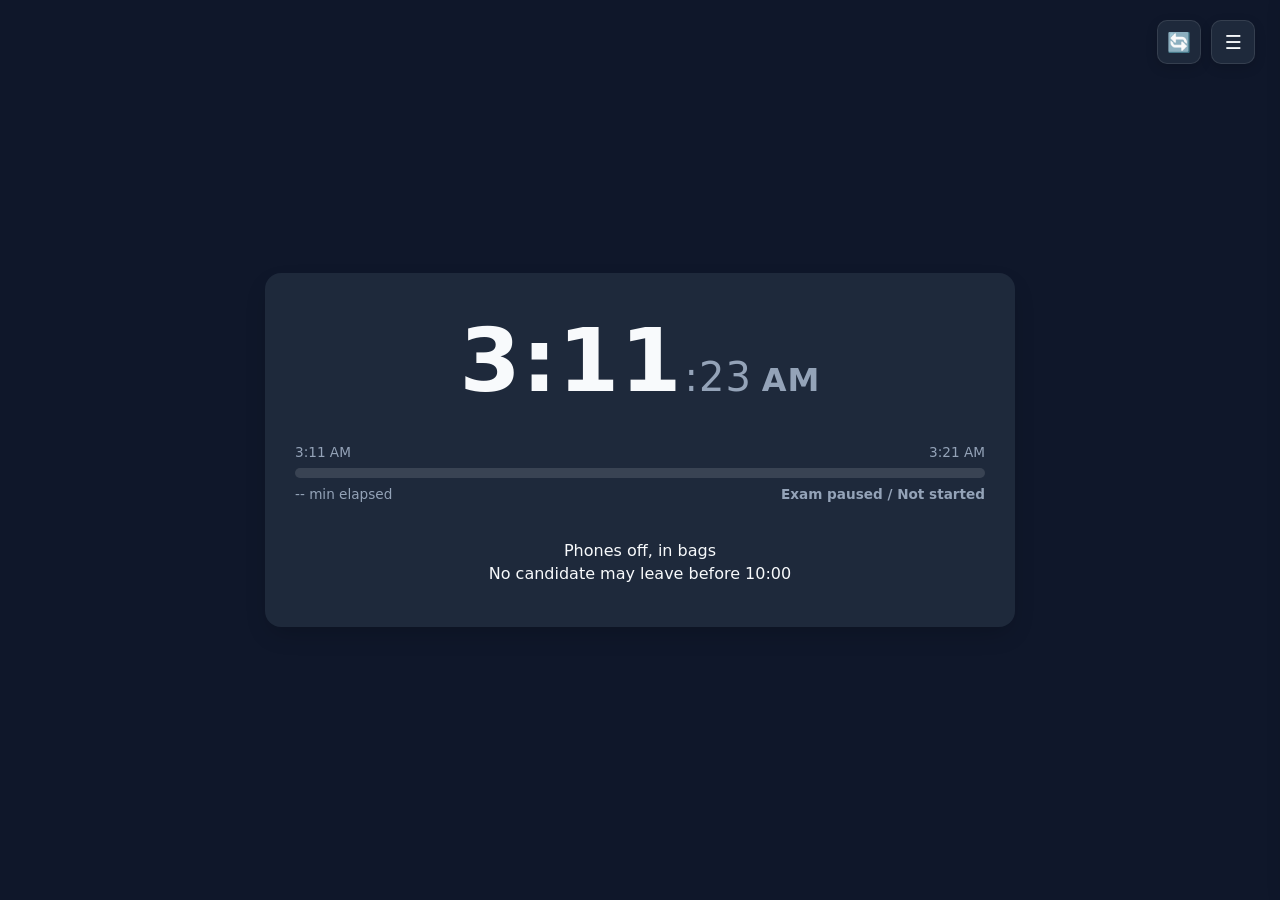
==== tools/exam-clock.html @ 6aef1202 "Add files via upload" ====
<!DOCTYPE html>
<html lang="en">
<head>
    <meta charset="UTF-8">
    <meta name="viewport" content="width=device-width, initial-scale=1.0">
    <title>Exam Clock - v3</title>
    <!-- 
      ========================================================================
      STYLESHEET SECTION (CSS)
      ========================================================================
      Modify colors, typography, layout, and sidebar drawer styles here.
    -->
    <style>
        :root {
            --bg-color: #0f172a;       /* Dark theme background */
            --card-bg: #1e293b;        /* Card background */
            --text-color: #f8fafc;     /* Primary text color */
            --text-muted: #94a3b8;     /* Secondary/muted text color */
            --accent-color: #f8fafc;   /* White/light elapsed bar color */
            --remaining-color: rgba(255, 255, 255, 0.12); /* Neutral background before last 5 mins */
            --danger-color: #ef4444;   /* Red warning color for last 5 mins */
            --border-color: rgba(255, 255, 255, 0.1);
        }

        /* Light theme overrides with custom selected button & elapsed bar styling */
        body.light-theme {
            --bg-color: #f1f5f9;
            --card-bg: #ffffff;
            --text-color: #0f172a;
            --text-muted: #64748b;
            --accent-color: #555a63; /* Light theme elapsed progress bar color */
            --remaining-color: rgba(0, 0, 0, 0.25);
            --border-color: rgba(0, 0, 0, 0.15);
        }

        * {
            box-sizing: border-box;
            margin: 0;
            padding: 0;
            font-family: system-ui, -apple-system, BlinkMacSystemFont, 'Segoe UI', Roboto, Oxygen, Ubuntu, Cantarell, sans-serif;
        }

        body {
            background-color: var(--bg-color);
            color: var(--text-color);
            min-height: 100vh;
            display: flex;
            flex-direction: column;
            justify-content: center;
            align-items: center;
            padding: 20px;
            transition: background-color 0.3s, color 0.3s;
            overflow-x: hidden;
            position: relative;
        }

        /* Top-Right Corner Controls */
        .page-top-actions {
            position: absolute;
            top: 20px;
            right: 25px;
            display: flex;
            gap: 10px;
            z-index: 100;
        }

        .icon-btn {
            background: var(--card-bg);
            border: 1px solid var(--border-color);
            color: var(--text-color);
            width: 44px;
            height: 44px;
            border-radius: 10px;
            cursor: pointer;
            font-size: 1.2rem;
            display: flex;
            align-items: center;
            justify-content: center;
            box-shadow: 0 4px 12px rgba(0,0,0,0.15);
            transition: background-color 0.2s, transform 0.1s;
        }
        .icon-btn:hover { background-color: rgba(128, 128, 128, 0.1); }
        .icon-btn:active { transform: scale(0.95); }

        /* Main Wrapper Card */
        .clock-container {
            background-color: var(--card-bg);
            border-radius: 16px;
            padding: 40px 30px;
            box-shadow: 0 10px 25px -5px rgba(0, 0, 0, 0.2);
            width: 100%;
            max-width: 750px;
            position: relative;
            transition: background-color 0.3s;
        }

        /* Main Clock Display */
        .clock-display-area {
            text-align: center;
            margin-bottom: 35px;
        }

        .timer-display {
            font-size: 5.5rem;
            font-weight: 700;
            letter-spacing: 1px;
            font-variant-numeric: tabular-nums;
            color: var(--text-color);
            line-height: 1.1;
            display: flex;
            justify-content: center;
            align-items: baseline;
            gap: 2px;
        }

        .time-sec {
            font-size: 2.5rem;
            color: var(--text-muted);
            font-weight: 500;
        }

        .time-ampm {
            font-size: 2rem;
            color: var(--text-muted);
            font-weight: 600;
            margin-left: 8px;
        }

        /* Timeline / Progress Bar Section */
        .timeline-section {
            margin-bottom: 35px;
        }

        .timeline-header-info {
            display: flex;
            justify-content: space-between;
            font-size: 0.85rem;
            color: var(--text-muted);
            margin-bottom: 8px;
        }

        .timeline-bar-container {
            width: 100%;
            height: 10px;
            background-color: var(--remaining-color);
            border-radius: 5px;
            overflow: visible;
            position: relative;
            transition: background-color 0.3s;
        }

        .timeline-bar-fill {
            height: 100%;
            background-color: var(--accent-color);
            width: 0%;
            border-top-left-radius: 5px;
            border-bottom-left-radius: 5px;
            position: absolute;
            top: 0;
            left: 0;
            transition: background-color 0.3s;
        }

        .timeline-indicator-line {
            position: absolute;
            top: -4px;
            width: 2px;
            height: 18px;
            background-color: var(--text-color);
            transform: translateX(-50%);
            z-index: 5;
            display: none;
            box-shadow: 0 0 4px rgba(0,0,0,0.5);
        }

        .timeline-footer-info {
            display: flex;
            justify-content: space-between;
            font-size: 0.85rem;
            color: var(--text-muted);
            margin-top: 8px;
            align-items: center;
        }

        #statusLabel {
            font-weight: 600;
            font-size: 0.85rem;
            transition: color 0.3s, font-size 0.3s;
        }

        /* Warning state: Status label turns red and gets slightly bigger */
        #statusLabel.warning {
            color: var(--danger-color);
            font-size: 1.05rem;
        }

        /* On-Screen Instructions Section */
        .instructions-display {
            text-align: center;
            min-height: 50px;
            display: flex;
            flex-direction: column;
            justify-content: center;
            gap: 4px;
        }

        .instruction-line {
            font-size: 1rem;
            color: var(--text-color);
        }

        /* ====================================================================
           SIDEBAR DRAWER & OVERLAY STYLES
           ==================================================================== */
        .sidebar-overlay {
            position: fixed;
            top: 0;
            left: 0;
            width: 100%;
            height: 100%;
            background: rgba(0, 0, 0, 0.5);
            backdrop-filter: blur(2px);
            z-index: 999;
            opacity: 0;
            visibility: hidden;
            transition: opacity 0.3s ease, visibility 0.3s ease;
        }

        .sidebar-overlay.open {
            opacity: 1;
            visibility: visible;
        }

        .sidebar-drawer {
            position: fixed;
            top: 0;
            right: -420px;
            width: 100%;
            max-width: 400px;
            height: 100%;
            background-color: var(--card-bg);
            border-left: 1px solid var(--border-color);
            box-shadow: -5px 0 25px rgba(0, 0, 0, 0.3);
            z-index: 1000;
            display: flex;
            flex-direction: column;
            transition: right 0.3s cubic-bezier(0.4, 0, 0.2, 1);
            padding: 25px;
            overflow-y: auto;
        }

        .sidebar-drawer.open {
            right: 0;
        }

        .sidebar-header {
            display: flex;
            justify-content: space-between;
            align-items: center;
            margin-bottom: 25px;
            border-bottom: 1px solid var(--border-color);
            padding-bottom: 15px;
        }

        .sidebar-title {
            font-size: 1.1rem;
            font-weight: 600;
            color: var(--text-color);
        }

        .close-sidebar-btn {
            background: transparent;
            border: none;
            color: var(--text-muted);
            font-size: 1.5rem;
            cursor: pointer;
        }
        .close-sidebar-btn:hover { color: var(--text-color); }

        .sidebar-section {
            margin-bottom: 22px;
        }

        .sub-section-header {
            display: flex;
            justify-content: space-between;
            align-items: baseline;
            margin-bottom: 8px;
        }

        .sub-section-title {
            font-size: 0.85rem;
            font-weight: 600;
            color: var(--text-muted);
            text-transform: uppercase;
        }

        .input-duration-hint {
            font-size: 0.8rem;
            color: var(--text-muted);
            opacity: 0.7;
            font-weight: normal;
        }

        .control-input {
            width: 100%;
            background: rgba(128, 128, 128, 0.1);
            border: 1px solid var(--border-color);
            color: var(--text-color);
            padding: 10px 12px;
            border-radius: 8px;
            font-size: 0.95rem;
            outline: none;
        }
        body.light-theme .control-input { background: #f8fafc; }

        .btn-row {
            display: flex;
            gap: 6px;
            flex-wrap: wrap;
        }

        .badge-btn {
            background: transparent;
            border: 1px solid var(--border-color);
            color: var(--text-color);
            padding: 8px 12px;
            border-radius: 8px;
            font-size: 0.85rem;
            cursor: pointer;
            font-weight: 600;
            flex: 1;
            transition: background-color 0.2s, color 0.2s;
        }
        body.light-theme .badge-btn {
            background: rgba(0, 0, 0, 0.04);
            color: #0f172a;
            border-color: #cbd5e1;
        }

        /* In light theme, only the selected/active button background changes to #555a63 */
        .badge-btn.active {
            background-color: var(--text-color);
            color: var(--card-bg);
            border-color: var(--text-color);
        }
        body.light-theme .badge-btn.active {
            background-color: #555a63;
            color: #ffffff;
            border-color: #555a63;
        }

        .primary-action-btn {
            width: 100%;
            background-color: #1e293b;
            color: #ffffff;
            border: none;
            padding: 12px 20px;
            border-radius: 8px;
            font-weight: 600;
            cursor: pointer;
            display: flex;
            align-items: center;
            justify-content: center;
            gap: 8px;
            margin-top: 10px;
        }
        body.light-theme .primary-action-btn {
            background-color: #555a63;
            color: #ffffff;
        }

        .textarea-instructions {
            width: 100%;
            background: rgba(128, 128, 128, 0.1);
            border: 1px solid var(--border-color);
            color: var(--text-color);
            padding: 12px;
            border-radius: 8px;
            font-size: 0.9rem;
            resize: vertical;
            min-height: 80px;
        }
        body.light-theme .textarea-instructions { background: #f8fafc; }

        .chip-container {
            display: flex;
            gap: 6px;
            flex-wrap: wrap;
            margin-top: 8px;
        }

        .chip {
            background: transparent;
            border: 1px solid var(--border-color);
            color: var(--text-muted);
            padding: 6px 10px;
            border-radius: 16px;
            font-size: 0.75rem;
            cursor: pointer;
        }
        .chip:hover { border-color: var(--text-color); color: var(--text-color); }

        .checkbox-row {
            display: flex;
            align-items: center;
            font-size: 0.9rem;
            color: var(--text-color);
        }
        .checkbox-row label {
            display: flex;
            align-items: center;
            gap: 8px;
            cursor: pointer;
        }
    </style>
</head>
<body>

    <!-- Top Right Corner Controls (Hamburger & Reset) -->
    <div class="page-top-actions">
        <button class="icon-btn" id="resetTopBtn" title="Reset Exam">🔄</button>
        <button class="icon-btn" id="hamburgerBtn" title="Groups and options">☰</button>
    </div>

    <!-- Sliding Sidebar Drawer & Overlay -->
    <div class="sidebar-overlay" id="sidebarOverlay"></div>

    <div class="sidebar-drawer" id="sidebarDrawer">
        <div class="sidebar-header">
            <span class="sidebar-title">Groups and options</span>
            <button class="close-sidebar-btn" id="closeSidebarBtn">&times;</button>
        </div>

        <!-- 1. Start Time -->
        <div class="sidebar-section">
            <div class="sub-section-title" style="margin-bottom: 8px;">Start time</div>
            <input type="time" id="startTimeInput" class="control-input">
        </div>

        <!-- 2. End Time -->
        <div class="sidebar-section">
            <div class="sub-section-header">
                <span class="sub-section-title">End time</span>
                <span class="input-duration-hint" id="durationHint">-- min</span>
            </div>
            <input type="time" id="endTimeInput" class="control-input">
        </div>

        <!-- 3. On-Screen Instructions Editor -->
        <div class="sidebar-section">
            <div class="sub-section-title" style="margin-bottom: 8px;">On-screen instructions</div>
            <textarea class="textarea-instructions" id="instructionTextarea">Phones off, in bags
No candidate may leave before 10:00</textarea>
            <div class="chip-container">
                <button class="chip" onclick="addInstructionChip('Phones off, in bags')">+ Phones off, in bags</button>
                <button class="chip" onclick="addInstructionChip('No candidate may leave before 10:00')">+ No candidate may leave before 10:00</button>
                <button class="chip" onclick="addInstructionChip('Rough work is not collected')">+ Rough work is not collected</button>
            </div>
        </div>

        <!-- 4. Clock Display Settings -->
        <div class="sidebar-section">
            <div class="sub-section-title" style="margin-bottom: 8px;">Clock display</div>
            <div class="checkbox-row">
                <label><input type="checkbox" id="showSecondsCheckbox" checked> Show seconds</label>
            </div>
        </div>

        <!-- 5. Time Format -->
        <div class="sidebar-section">
            <div class="sub-section-title" style="margin-bottom: 8px;">Time format</div>
            <div class="btn-row">
                <button class="badge-btn" id="format24hBtn">24-hour</button>
                <button class="badge-btn active" id="format12hBtn">12-hour (AM/PM)</button>
            </div>
        </div>

        <!-- 6. Theme Switcher -->
        <div class="sidebar-section">
            <div class="sub-section-title" style="margin-bottom: 8px;">Panel theme</div>
            <div class="btn-row">
                <button class="badge-btn active" id="darkThemeBtn">Dark theme</button>
                <button class="badge-btn" id="lightThemeBtn">Light theme</button>
            </div>
        </div>

        <!-- 7. Fullscreen Action -->
        <div class="sidebar-section" style="margin-top: auto;">
            <button class="primary-action-btn" id="fullscreenBtn">
                ⤢ Full screen
            </button>
        </div>
    </div>

    <!-- Main Clean Clock Screen -->
    <div class="clock-container" id="clockContainer">
        
        <!-- Main Clock Display Area -->
        <div class="clock-display-area">
            <div class="timer-display" id="mainClockDisplay">
                7:44<span class="time-sec">:47</span><span class="time-ampm">PM</span>
            </div>
        </div>

        <!-- Running Timeline / Progress Bar -->
        <div class="timeline-section">
            <div class="timeline-header-info">
                <span id="startTimeLabel">--:--</span>
                <span id="endTimeLabel">--:--</span>
            </div>
            <div class="timeline-bar-container" id="timelineBarContainer">
                <div class="timeline-bar-fill" id="timelineBarFill"></div>
                <div class="timeline-indicator-line" id="timelineIndicatorLine"></div>
            </div>
            <div class="timeline-footer-info">
                <span id="elapsedTimeLabel">-- min elapsed</span>
                <span id="statusLabel">Set start and end time</span>
            </div>
        </div>

        <!-- On-Screen Instructions Display -->
        <div class="instructions-display" id="instructionsDisplayBox">
            <div class="instruction-line">Phones off, in bags</div>
            <div class="instruction-line">No candidate may leave before 10:00</div>
        </div>

    </div>

    <!-- 
      ========================================================================
      JAVASCRIPT LOGIC SECTION
      ========================================================================
      Handles countdown states, status label warning triggers for last 5 minutes, 
      and sidebar management.
    -->
    <script>
        document.addEventListener('DOMContentLoaded', () => {
            // --- State Variables ---
            const startTimeInput = document.getElementById('startTimeInput');
            const endTimeInput = document.getElementById('endTimeInput');
            const showSecondsCheckbox = document.getElementById('showSecondsCheckbox');
            const durationHint = document.getElementById('durationHint');
            const mainClockDisplay = document.getElementById('mainClockDisplay');
            const statusLabel = document.getElementById('statusLabel');
            
            let is12HourFormat = true;
            let isConfigured = false;

            // Initialize default start and end times
            function initDefaultTimes() {
                const now = new Date();
                const hh = String(now.getHours()).padStart(2, '0');
                const mm = String(now.getMinutes()).padStart(2, '0');
                startTimeInput.value = `${hh}:${mm}`;

                let endDate = new Date(now.getTime() + 10 * 60000);
                const endHh = String(endDate.getHours()).padStart(2, '0');
                const endMm = String(endDate.getMinutes()).padStart(2, '0');
                endTimeInput.value = `${endHh}:${endMm}`;
                
                isConfigured = false;
            }
            initDefaultTimes();

            // --- Helper: Format Time into 12h or 24h with smaller spans ---
            function formatClockHtml(date) {
                let hours = date.getHours();
                let minutes = date.getMinutes();
                let seconds = date.getSeconds();
                let ampmHtml = '';

                if (is12HourFormat) {
                    let ampmStr = hours >= 12 ? 'PM' : 'AM';
                    ampmHtml = `<span class="time-ampm">${ampmStr}</span>`;
                    hours = hours % 12;
                    hours = hours ? hours : 12; 
                } else {
                    hours = String(hours).padStart(2, '0');
                }

                const hh = hours;
                const mm = String(minutes).padStart(2, '0');
                const ss = String(seconds).padStart(2, '0');

                let secondsHtml = showSecondsCheckbox.checked ? `<span class="time-sec">:${ss}</span>` : '';

                return `${hh}:${mm}${secondsHtml}${ampmHtml}`;
            }

            // --- Helper: Format Date object to HH:MM (12h format string for labels) ---
            function formatLabelTime(date) {
                let hours = date.getHours();
                let minutes = date.getMinutes();
                let ampm = hours >= 12 ? ' PM' : ' AM';
                hours = hours % 12;
                hours = hours ? hours : 12;
                return `${hours}:${String(minutes).padStart(2, '0')}${ampm}`;
            }

            // --- Main Engine: Updates Every Second ---
            function updateExamClock() {
                const now = new Date();
                
                mainClockDisplay.innerHTML = formatClockHtml(now);

                if (!startTimeInput.value || !endTimeInput.value) return;

                const [startHours, startMins] = startTimeInput.value.split(':').map(Number);
                const [endHours, endMins] = endTimeInput.value.split(':').map(Number);
                
                let startDate = new Date(now);
                startDate.setHours(startHours || 0, startMins || 0, 0, 0);

                let endDate = new Date(now);
                endDate.setHours(endHours || 0, endMins || 0, 0, 0);

                if (endDate <= startDate) {
                    endDate.setDate(endDate.getDate() + 1);
                }

                let diffMs = endDate - startDate;
                let totalMins = Math.round(diffMs / 60000);
                let hoursPart = Math.floor(totalMins / 60);
                let minsPart = totalMins % 60;
                
                if (hoursPart > 0) {
                    durationHint.textContent = `${hoursPart}h ${minsPart}m`;
                } else {
                    durationHint.textContent = `${minsPart} min`;
                }

                document.getElementById('startTimeLabel').textContent = formatLabelTime(startDate);
                document.getElementById('endTimeLabel').textContent = formatLabelTime(endDate);

                if (!isConfigured) {
                    document.getElementById('elapsedTimeLabel').textContent = `-- min elapsed`;
                    statusLabel.textContent = "Exam paused / Not started";
                    statusLabel.classList.remove('warning');
                    return;
                }

                const currentTimeMs = now.getTime();
                const startTimeMs = startDate.getTime();
                const endTimeMs = endDate.getTime();

                const elapsedMs = currentTimeMs - startTimeMs;
                const totalDurationMs = endTimeMs - startTimeMs;

                const elapsedMins = Math.floor(elapsedMs / 60000);
                const remainingMs = endTimeMs - currentTimeMs;
                const remainingSecs = Math.ceil(remainingMs / 1000);

                const elapsedTimeLabel = document.getElementById('elapsedTimeLabel');
                const timelineBarFill = document.getElementById('timelineBarFill');
                const timelineIndicatorLine = document.getElementById('timelineIndicatorLine');
                const timelineBarContainer = document.getElementById('timelineBarContainer');

                if (currentTimeMs < startTimeMs) {
                    const diffToStartMs = startTimeMs - currentTimeMs;
                    const diffToStartMins = Math.ceil(diffToStartMs / 60000);
                    
                    elapsedTimeLabel.textContent = `Starts in ${diffToStartMins} min${diffToStartMins !== 1 ? 's' : ''}`;
                    statusLabel.textContent = "Upcoming exam";
                    timelineBarFill.style.width = '0%';
                    timelineIndicatorLine.style.display = 'none';
                    timelineBarContainer.style.backgroundColor = 'var(--remaining-color)';
                    statusLabel.classList.remove('warning');

                } else if (currentTimeMs >= startTimeMs && currentTimeMs <= endTimeMs) {
                    let progressPercent = (elapsedMs / totalDurationMs) * 100;
                    progressPercent = Math.min(Math.max(progressPercent, 0), 100);

                    timelineBarFill.style.width = `${progressPercent}%`;
                    timelineIndicatorLine.style.left = `${progressPercent}%`;
                    timelineIndicatorLine.style.display = 'block';

                    elapsedTimeLabel.textContent = `${Math.max(elapsedMins, 0)} min elapsed`;
                    
                    const remMins = Math.ceil(remainingSecs / 60);
                    statusLabel.textContent = `${remMins} min left`;

                    // If last 5 minutes (300 seconds), turn progress bar background & status label red
                    if (remainingSecs <= 300 && remainingSecs > 0) {
                        timelineBarContainer.style.backgroundColor = 'var(--danger-color)';
                        statusLabel.classList.add('warning');
                    } else {
                        timelineBarContainer.style.backgroundColor = 'var(--remaining-color)';
                        statusLabel.classList.remove('warning');
                    }

                } else {
                    timelineBarFill.style.width = '100%';
                    timelineIndicatorLine.style.display = 'none';
                    elapsedTimeLabel.textContent = `${Math.round(totalDurationMs / 60000)} min elapsed`;
                    statusLabel.textContent = "Paper finished";
                    timelineBarContainer.style.backgroundColor = 'var(--remaining-color)';
                    statusLabel.classList.remove('warning');
                }
            }

            setInterval(updateExamClock, 1000);
            updateExamClock();

            // --- Sidebar Toggle Logic ---
            const hamburgerBtn = document.getElementById('hamburgerBtn');
            const sidebarDrawer = document.getElementById('sidebarDrawer');
            const sidebarOverlay = document.getElementById('sidebarOverlay');
            const closeSidebarBtn = document.getElementById('closeSidebarBtn');

            function openSidebar() {
                sidebarDrawer.classList.add('open');
                sidebarOverlay.classList.add('open');
            }

            function closeSidebar() {
                sidebarDrawer.classList.remove('open');
                sidebarOverlay.classList.remove('open');
                isConfigured = true;
                updateExamClock();
            }

            if (hamburgerBtn) hamburgerBtn.addEventListener('click', openSidebar);
            if (closeSidebarBtn) closeSidebarBtn.addEventListener('click', closeSidebar);
            if (sidebarOverlay) sidebarOverlay.addEventListener('click', closeSidebar);

            // --- Interactive Controls & Event Listeners ---
            const instructionTextarea = document.getElementById('instructionTextarea');
            const instructionsDisplayBox = document.getElementById('instructionsDisplayBox');

            function updateInstructionsDisplay() {
                const lines = instructionTextarea.value.split('\n');
                instructionsDisplayBox.innerHTML = lines.map(line => `<div class="instruction-line">${line}</div>`).join('');
            }

            instructionTextarea.addEventListener('input', updateInstructionsDisplay);
            updateInstructionsDisplay();

            window.addInstructionChip = function(text) {
                const currentVal = instructionTextarea.value;
                instructionTextarea.value = currentVal ? currentVal + '\n' + text : text;
                updateInstructionsDisplay();
            };

            // Time format toggles
            document.getElementById('format12hBtn').addEventListener('click', (e) => {
                is12HourFormat = true;
                document.getElementById('format12hBtn').classList.add('active');
                document.getElementById('format24hBtn').classList.remove('active');
                updateExamClock();
            });

            document.getElementById('format24hBtn').addEventListener('click', (e) => {
                is12HourFormat = false;
                document.getElementById('format24hBtn').classList.add('active');
                document.getElementById('format12hBtn').classList.remove('active');
                updateExamClock();
            });

            // Theme Switcher
            document.getElementById('darkThemeBtn').addEventListener('click', () => {
                document.body.classList.remove('light-theme');
                document.getElementById('darkThemeBtn').classList.add('active');
                document.getElementById('lightThemeBtn').classList.remove('active');
            });

            document.getElementById('lightThemeBtn').addEventListener('click', () => {
                document.body.classList.add('light-theme');
                document.getElementById('lightThemeBtn').classList.add('active');
                document.getElementById('darkThemeBtn').classList.remove('active');
            });

            // Reset Button
            document.getElementById('resetTopBtn').addEventListener('click', () => {
                initDefaultTimes();
                statusLabel.classList.remove('warning');
                updateExamClock();
            });

            // Fullscreen Toggle
            document.getElementById('fullscreenBtn').addEventListener('click', () => {
                const container = document.documentElement;
                if (!document.fullscreenElement) {
                    container.requestFullscreen().catch(err => alert(err.message));
                } else {
                    document.exitFullscreen();
                }
            });

            startTimeInput.addEventListener('change', () => { isConfigured = true; updateExamClock(); });
            endTimeInput.addEventListener('change', () => { isConfigured = true; updateExamClock(); });
            showSecondsCheckbox.addEventListener('change', updateExamClock);
        });
    </script>
</body>
</html>
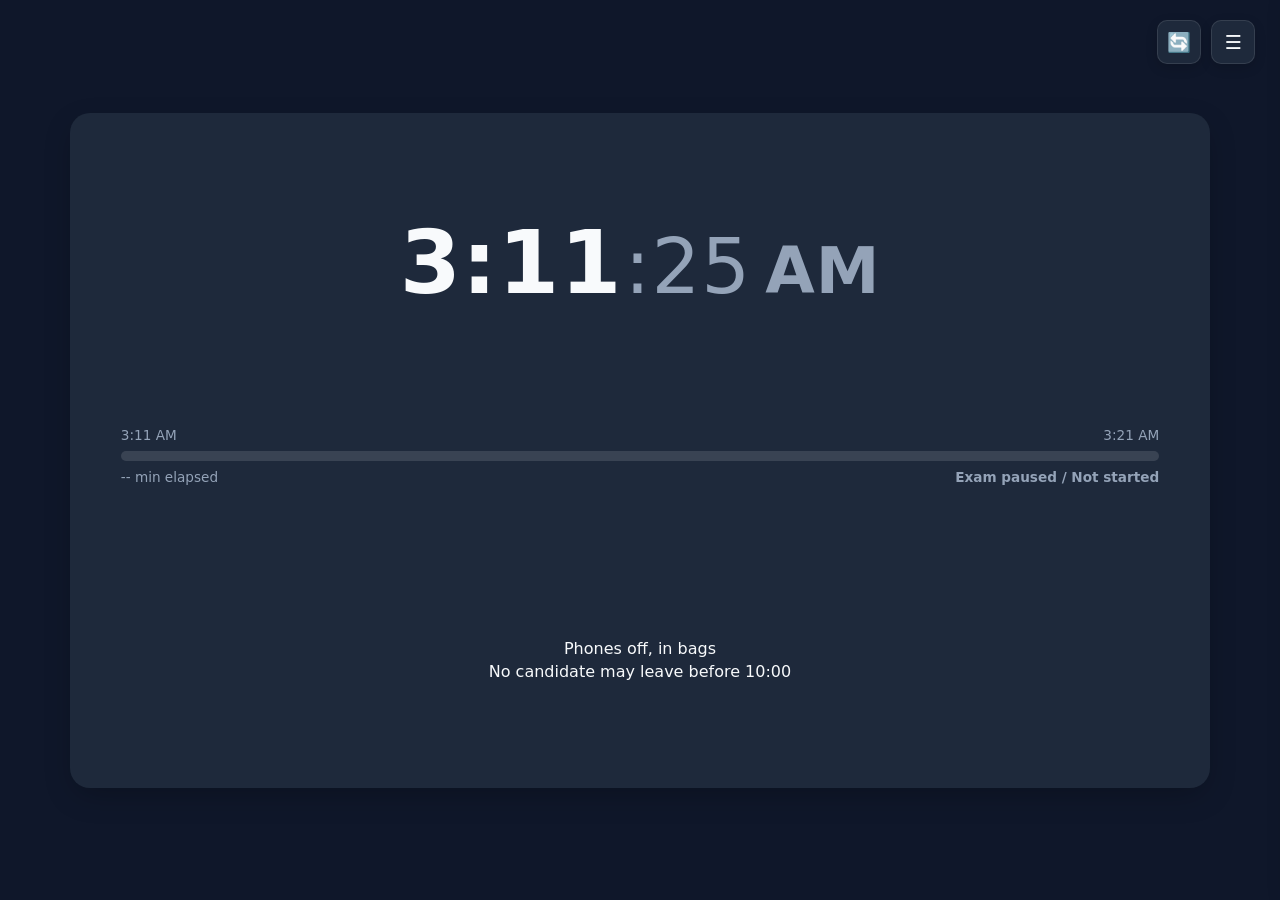
==== commit b05e8f19: "Update exam-clock.html" ====
--- a/tools/exam-clock.html
+++ b/tools/exam-clock.html
@@ -82,22 +82,34 @@
         .icon-btn:hover { background-color: rgba(128, 128, 128, 0.1); }
         .icon-btn:active { transform: scale(0.95); }
 
-        /* Main Wrapper Card */
+       /* Main Wrapper Card - Now flexible and fills the available screen */
         .clock-container {
             background-color: var(--card-bg);
-            border-radius: 16px;
-            padding: 40px 30px;
-            box-shadow: 0 10px 25px -5px rgba(0, 0, 0, 0.2);
-            width: 100%;
-            max-width: 750px;
+            border-radius: 20px;
+            padding: 5vh 4vw; /* Scales dynamically based on viewport height and width */
+            box-shadow: 0 10px 30px -5px rgba(0, 0, 0, 0.25);
+            width: 92%;       /* Takes up most of the screen width */
+            max-width: 1400px; /* Allows it to expand large on big monitors */
+            min-height: 75vh;  /* Ensures it maintains a prominent presence */
+            display: flex;
+            flex-direction: column;
+            justify-content: space-around; /* Distributes vertical space nicely */
             position: relative;
             transition: background-color 0.3s;
         }
 
-        /* Main Clock Display */
-        .clock-display-area {
-            text-align: center;
-            margin-bottom: 35px;
+       /* Main Clock Display - Uses clamp() to fluidly scale with screen width */
+        .timer-display {
+            font-size: clamp(4rem, 12vw, 11rem); /* Scales from 4rem up to a massive 11rem on large displays */
+            font-weight: 700;
+            letter-spacing: 2px;
+            font-variant-numeric: tabular-nums;
+            color: var(--text-color);
+            line-height: 1.1;
+            display: flex;
+            justify-content: center;
+            align-items: baseline;
+            gap: 4px;
         }
 
         .timer-display {
@@ -113,17 +125,17 @@
             gap: 2px;
         }
 
-        .time-sec {
-            font-size: 2.5rem;
+       .time-sec {
+            font-size: clamp(2rem, 6vw, 5.5rem); /* Scales proportionally with the clock */
             color: var(--text-muted);
             font-weight: 500;
         }
 
         .time-ampm {
-            font-size: 2rem;
+            font-size: clamp(1.5rem, 5vw, 4.5rem); /* Scales proportionally with the clock */
             color: var(--text-muted);
             font-weight: 600;
-            margin-left: 8px;
+            margin-left: 12px;
         }
 
         /* Timeline / Progress Bar Section */
@@ -793,4 +805,4 @@
         });
     </script>
 </body>
-</html>+</html>
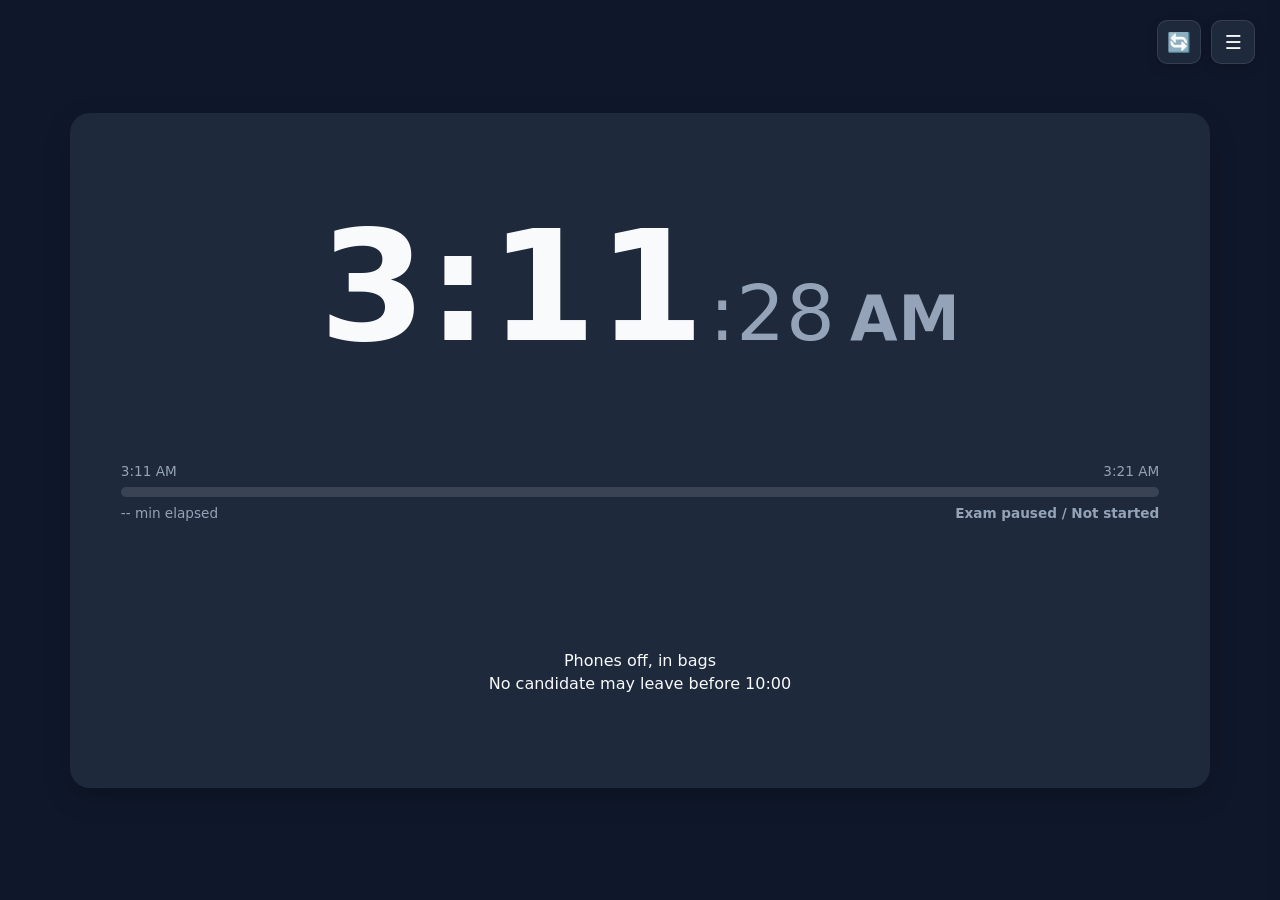
==== commit 27fd6df0: "Update exam-clock.html" ====
--- a/tools/exam-clock.html
+++ b/tools/exam-clock.html
@@ -112,8 +112,9 @@
             gap: 4px;
         }
 
+        /* Main Clock Display - Scales every part (hours, minutes, seconds, AM/PM) fluidly with screen size */
         .timer-display {
-            font-size: 5.5rem;
+            font-size: clamp(4rem, 12vw, 13rem); /* Scales smoothly from small screens to huge monitors */
             font-weight: 700;
             letter-spacing: 1px;
             font-variant-numeric: tabular-nums;
@@ -122,20 +123,22 @@
             display: flex;
             justify-content: center;
             align-items: baseline;
-            gap: 2px;
-        }
-
-       .time-sec {
-            font-size: clamp(2rem, 6vw, 5.5rem); /* Scales proportionally with the clock */
+            gap: 4px;
+        }
+
+        /* Seconds scale proportionally relative to the main clock size */
+        .time-sec {
+            font-size: 0.5em; /* Exactly half the size of the hours/minutes */
             color: var(--text-muted);
             font-weight: 500;
         }
 
+        /* AM/PM scales proportionally relative to the main clock size */
         .time-ampm {
-            font-size: clamp(1.5rem, 5vw, 4.5rem); /* Scales proportionally with the clock */
+            font-size: 0.4em; /* Scales proportionally with the clock */
             color: var(--text-muted);
             font-weight: 600;
-            margin-left: 12px;
+            margin-left: 10px;
         }
 
         /* Timeline / Progress Bar Section */
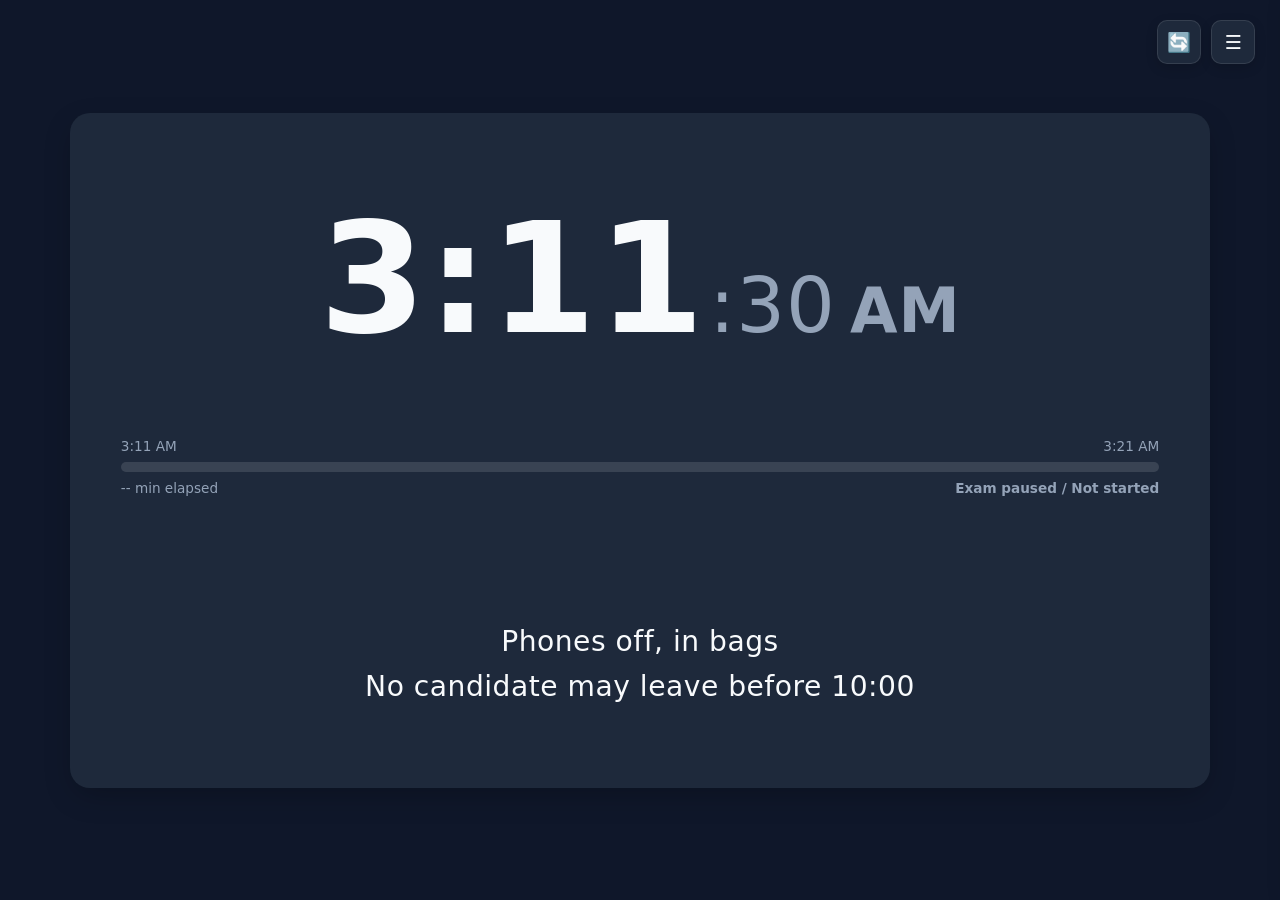
==== commit d2fdc017: "Update exam-clock.html" ====
--- a/tools/exam-clock.html
+++ b/tools/exam-clock.html
@@ -209,19 +209,27 @@
             font-size: 1.05rem;
         }
 
-        /* On-Screen Instructions Section */
+        /* ====================================================================
+           FLEXIBLE ON-SCREEN INSTRUCTIONS SECTION
+           ==================================================================== */
         .instructions-display {
             text-align: center;
-            min-height: 50px;
+            min-height: 80px;
             display: flex;
             flex-direction: column;
             justify-content: center;
-            gap: 4px;
+            gap: 8px;
+            margin-top: 2vh;
+            padding: 0 20px;
         }
 
         .instruction-line {
-            font-size: 1rem;
-            color: var(--text-color);
+            /* Uses clamp() to fluidly scale text size based on screen width (from 1rem up to 2.2rem) */
+            font-size: clamp(1rem, 2.2vw, 2.2rem);
+            color: var(--text-color);
+            font-weight: 400;
+            line-height: 1.3;
+            letter-spacing: 0.5px;
         }
 
         /* ====================================================================
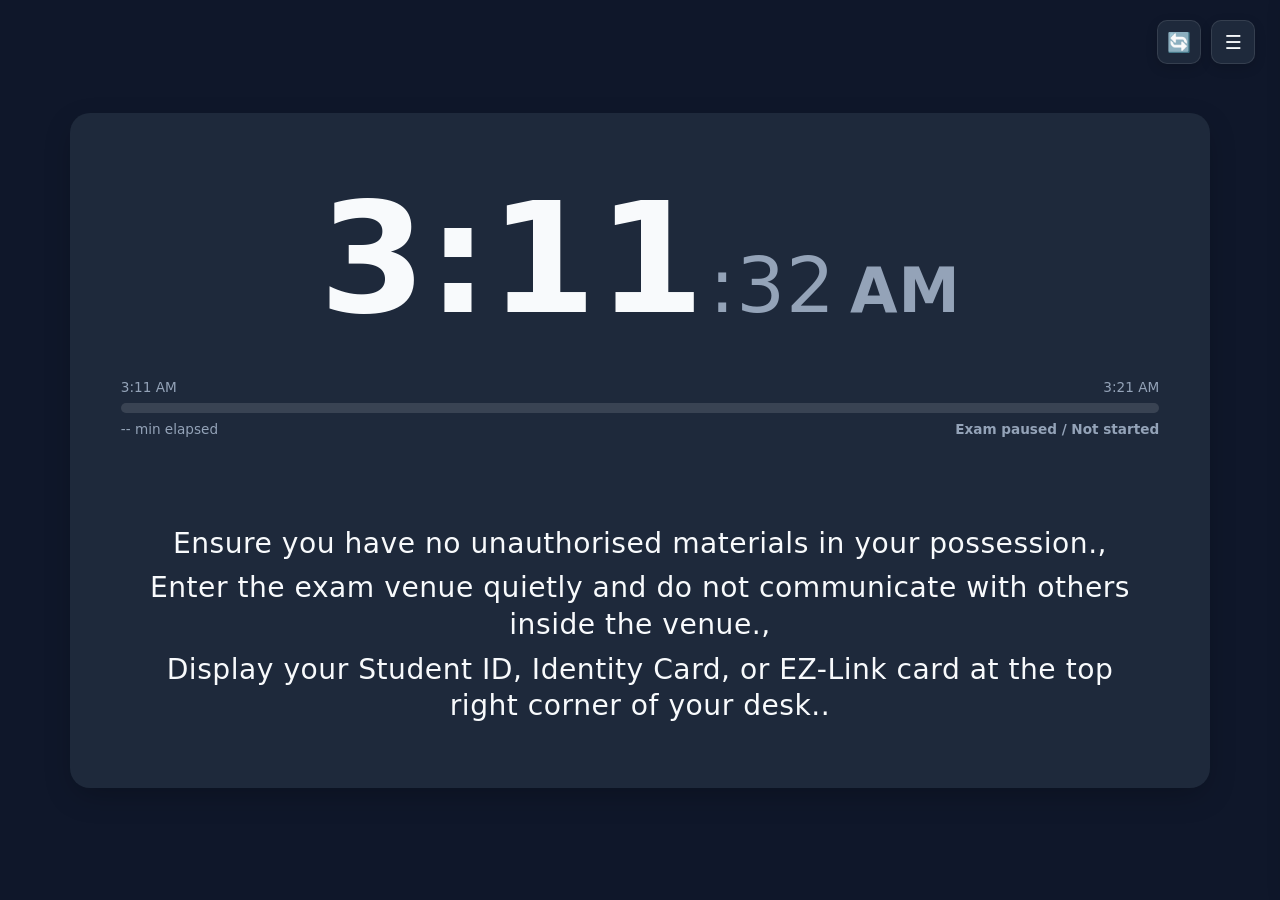
==== commit 957738bc: "Update exam-clock.html" ====
--- a/tools/exam-clock.html
+++ b/tools/exam-clock.html
@@ -473,12 +473,13 @@
         <!-- 3. On-Screen Instructions Editor -->
         <div class="sidebar-section">
             <div class="sub-section-title" style="margin-bottom: 8px;">On-screen instructions</div>
-            <textarea class="textarea-instructions" id="instructionTextarea">Phones off, in bags
-No candidate may leave before 10:00</textarea>
+            <textarea class="textarea-instructions" id="instructionTextarea">Ensure you have no unauthorised materials in your possession., 
+                Enter the exam venue quietly and do not communicate with others inside the venue.,
+            Display your Student ID, Identity Card, or EZ-Link card at the top right corner of your desk..</textarea>
             <div class="chip-container">
-                <button class="chip" onclick="addInstructionChip('Phones off, in bags')">+ Phones off, in bags</button>
-                <button class="chip" onclick="addInstructionChip('No candidate may leave before 10:00')">+ No candidate may leave before 10:00</button>
-                <button class="chip" onclick="addInstructionChip('Rough work is not collected')">+ Rough work is not collected</button>
+                <button class="chip" onclick="addInstructionChip('Ensure you have no unauthorised materials in your possession.')">+ Ensure you have no unauthorised materials in your possession.</button>
+                <button class="chip" onclick="addInstructionChip('Enter the exam venue quietly and do not communicate with others inside the venue.')">+ Enter the exam venue quietly and do not communicate with others inside the venue.</button>
+                <button class="chip" onclick="addInstructionChip('Display your Student ID, Identity Card, or EZ-Link card at the top right corner of your desk.')">+ Display your Student ID, Identity Card, or EZ-Link card at the top right corner of your desk.</button>
             </div>
         </div>
 
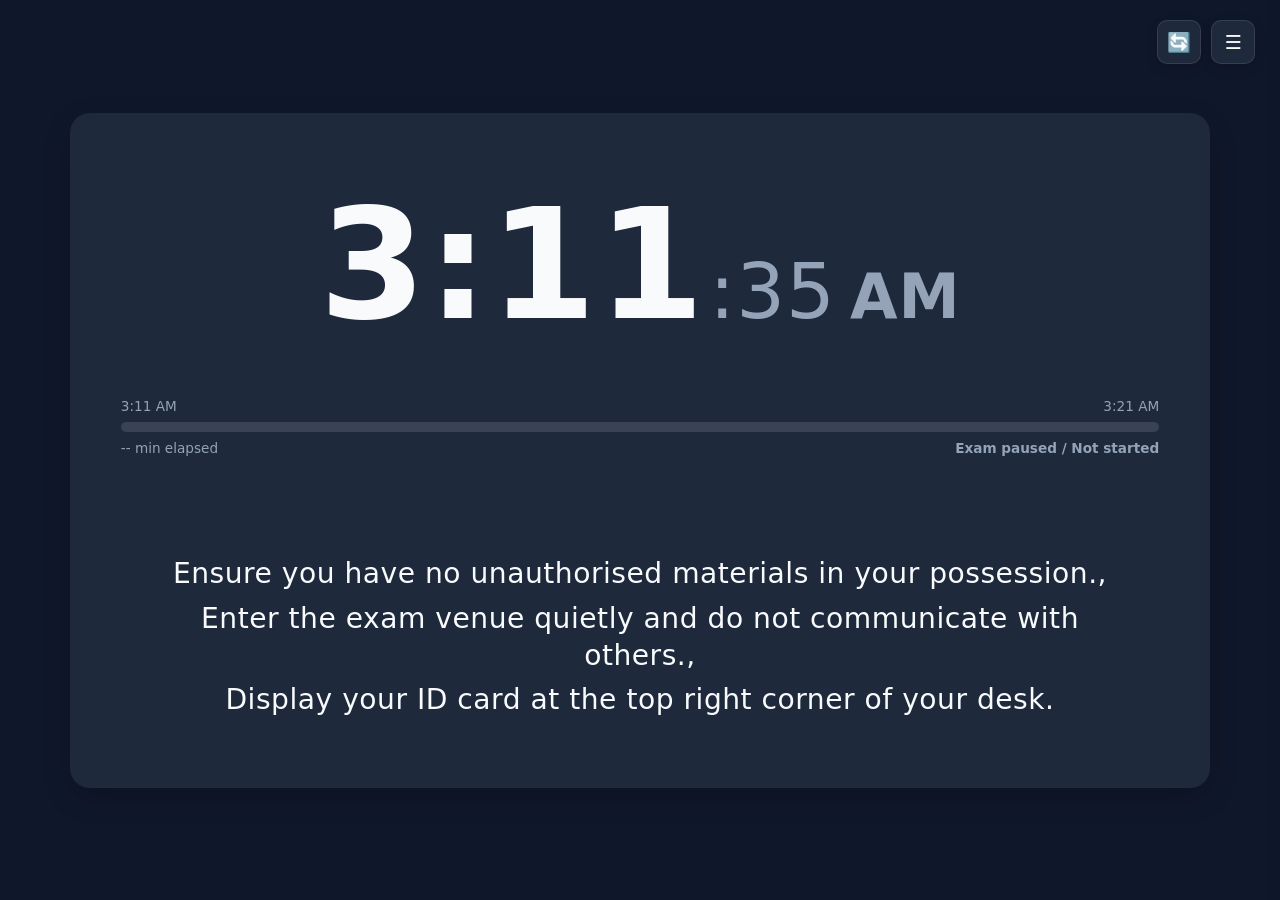
==== commit 53bd66d4: "Update exam-clock.html" ====
--- a/tools/exam-clock.html
+++ b/tools/exam-clock.html
@@ -473,13 +473,14 @@
         <!-- 3. On-Screen Instructions Editor -->
         <div class="sidebar-section">
             <div class="sub-section-title" style="margin-bottom: 8px;">On-screen instructions</div>
-            <textarea class="textarea-instructions" id="instructionTextarea">Ensure you have no unauthorised materials in your possession., 
-                Enter the exam venue quietly and do not communicate with others inside the venue.,
-            Display your Student ID, Identity Card, or EZ-Link card at the top right corner of your desk..</textarea>
+            <textarea class="textarea-instructions" id="instructionTextarea">
+                Ensure you have no unauthorised materials in your possession., 
+                Enter the exam venue quietly and do not communicate with others.,
+            Display your ID card at the top right corner of your desk.</textarea>
             <div class="chip-container">
                 <button class="chip" onclick="addInstructionChip('Ensure you have no unauthorised materials in your possession.')">+ Ensure you have no unauthorised materials in your possession.</button>
-                <button class="chip" onclick="addInstructionChip('Enter the exam venue quietly and do not communicate with others inside the venue.')">+ Enter the exam venue quietly and do not communicate with others inside the venue.</button>
-                <button class="chip" onclick="addInstructionChip('Display your Student ID, Identity Card, or EZ-Link card at the top right corner of your desk.')">+ Display your Student ID, Identity Card, or EZ-Link card at the top right corner of your desk.</button>
+                <button class="chip" onclick="addInstructionChip('Enter the exam venue quietly and do not communicate with others.')">+ Enter the exam venue quietly and do not communicate with others.</button>
+                <button class="chip" onclick="addInstructionChip('Display your ID card at the top right corner of your desk.')">+ Display your ID card at the top right corner of your desk.</button>
             </div>
         </div>
 
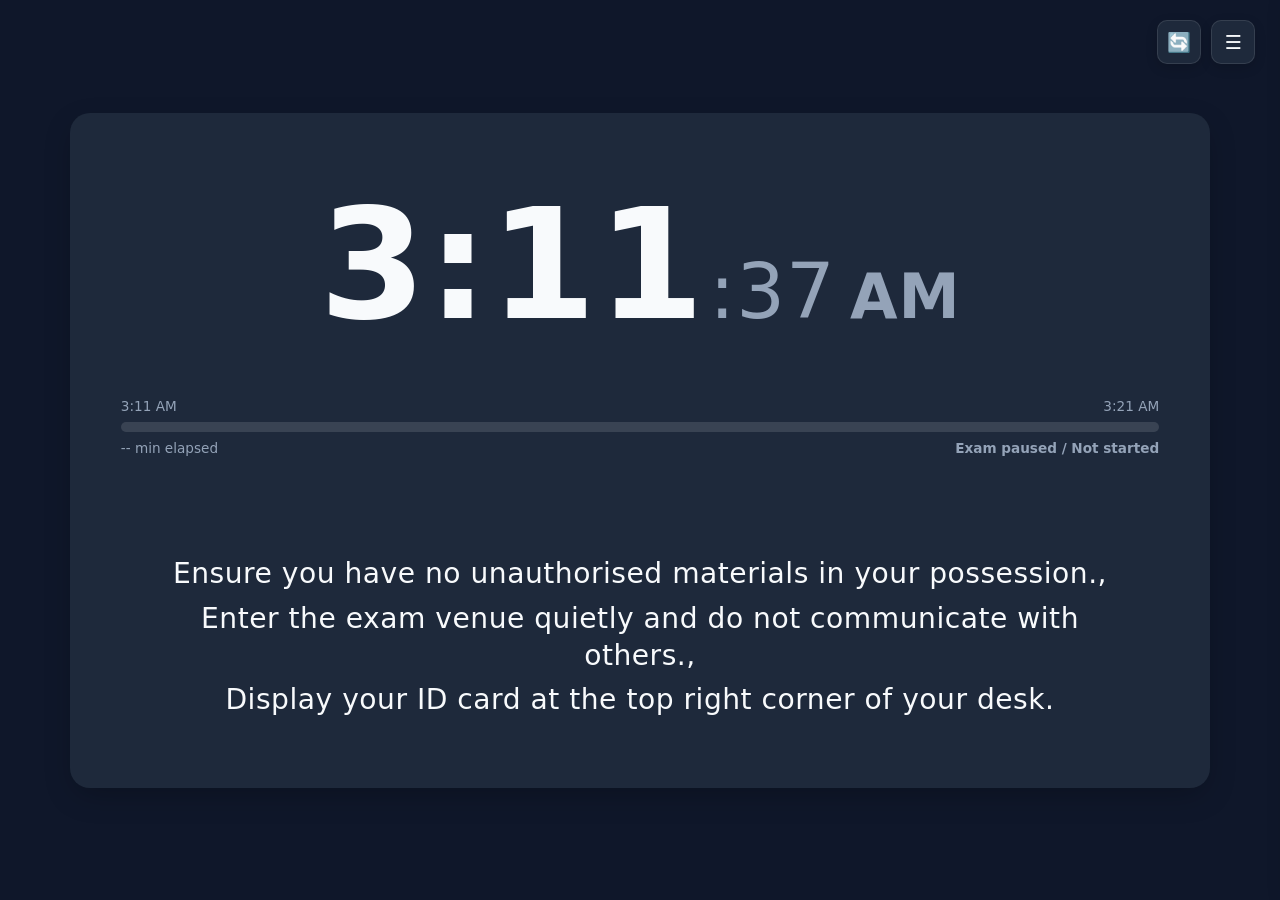
==== commit 85541464: "Update exam-clock.html" ====
--- a/tools/exam-clock.html
+++ b/tools/exam-clock.html
@@ -3,7 +3,7 @@
 <head>
     <meta charset="UTF-8">
     <meta name="viewport" content="width=device-width, initial-scale=1.0">
-    <title>Exam Clock - v3</title>
+    <title>Exam Clock</title>
     <!-- 
       ========================================================================
       STYLESHEET SECTION (CSS)
